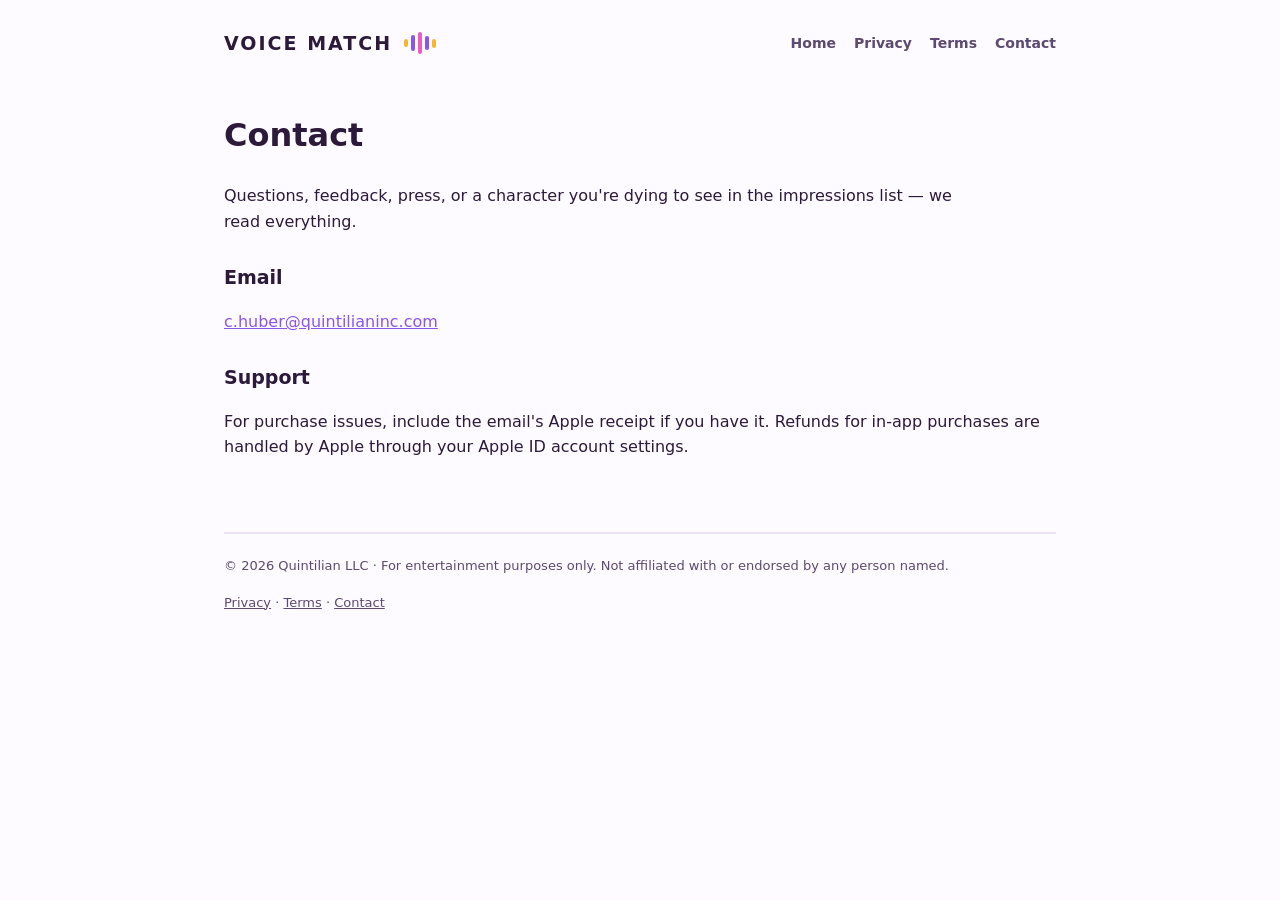
==== contact.html @ e15415bc "Voice Match site: promo, privacy, terms, contact Co-Authored-By: Claude Fable 5 <noreply@anthropic.c" ====
<!doctype html>
<html lang="en">
<head>
<meta charset="utf-8"><meta name="viewport" content="width=device-width, initial-scale=1">
<title>VOICE MATCH — Contact</title>
<link rel="stylesheet" href="style.css">
</head>
<body><div class="wrap page">
<header><a class="brand" href="index.html"><b>VOICE MATCH</b><span class="wave"><span></span><span></span><span></span><span></span><span></span></span></a><nav><a href="index.html">Home</a><a href="privacy.html">Privacy</a><a href="terms.html">Terms</a><a href="contact.html">Contact</a></nav></header>
<h1>Contact</h1>
<p>Questions, feedback, press, or a character you're dying to see in the impressions list — we read everything.</p>
<h2>Email</h2>
<p><a href="mailto:c.huber@quintilianinc.com">c.huber@quintilianinc.com</a></p>
<h2>Support</h2>
<p>For purchase issues, include the email's Apple receipt if you have it. Refunds for in-app purchases are handled by Apple through your Apple ID account settings.</p>
<footer><span>© 2026 Quintilian LLC · For entertainment purposes only. Not affiliated with or endorsed by any person named.</span><span><a href="privacy.html">Privacy</a> · <a href="terms.html">Terms</a> · <a href="contact.html">Contact</a></span></footer>
</div></body></html>
---- style.css ----
:root {
  --bg:#FDFBFF; --surface:#EFE6FA; --butter:#FDF3D8; --ink:#2C1A3A; --muted:#5C4A70;
  --violet:#8A55E8; --gold:#F2B72E; --pink:#EE59C5; --outline:#2C1A3A; --divider:#ECE2F6;
}
@media (prefers-color-scheme: dark) {
  :root { --bg:#221530; --surface:#33224A; --butter:#3A2C20; --ink:#F3ECFC; --muted:#CBB8DD;
    --violet:#C9A4FF; --outline:#8A68B8; --divider:#33254A; }
}
* { box-sizing: border-box; }
body { margin:0; background:var(--bg); color:var(--ink);
  font-family:-apple-system, system-ui, "Segoe UI", sans-serif; line-height:1.6; }
.wrap { max-width: 880px; margin: 0 auto; padding: 0 24px 80px; }
p, li { text-wrap: pretty; }
h1,h2,h3 { text-wrap: balance; }
header { display:flex; align-items:center; justify-content:space-between; padding:28px 0; }
.brand { display:flex; align-items:center; gap:12px; text-decoration:none; color:var(--ink); }
.brand b { font-weight:900; letter-spacing:2px; font-size:19px; }
.wave { display:flex; align-items:center; gap:3px; height:22px; }
.wave span { width:4px; border-radius:2px; animation: bounce 1.1s ease-in-out infinite; }
.wave span:nth-child(1){ background:var(--gold);  height:8px;  animation-delay:0s; }
.wave span:nth-child(2){ background:var(--violet);height:16px; animation-delay:.15s; }
.wave span:nth-child(3){ background:var(--pink);  height:22px; animation-delay:.3s; }
.wave span:nth-child(4){ background:var(--violet);height:14px; animation-delay:.45s; }
.wave span:nth-child(5){ background:var(--gold);  height:9px;  animation-delay:.6s; }
@keyframes bounce { 0%,100%{ transform:scaleY(.45);} 50%{ transform:scaleY(1);} }
@media (prefers-reduced-motion: reduce) { .wave span { animation:none; } }
nav a { color:var(--muted); text-decoration:none; font-weight:700; font-size:14px; margin-left:18px; }
nav a:hover { color:var(--violet); }
.hero { text-align:center; padding: 48px 0 24px; }
.hero h1 { font-size: clamp(34px, 6vw, 54px); font-weight:900; letter-spacing:-1px; margin:0 0 12px; }
.hero h1 em { font-style:normal; color:var(--violet); }
.hero p { font-size:19px; color:var(--muted); max-width:56ch; margin:0 auto; }
.badge { display:inline-block; margin-top:28px; background:var(--gold); color:#2C1A3A;
  border:2px solid var(--outline); border-radius:26px; padding:14px 30px; font-weight:800; font-size:16px; }
.cards { display:grid; grid-template-columns:repeat(auto-fit,minmax(230px,1fr)); gap:18px; margin-top:56px; }
.card { border:2px solid var(--outline); border-radius:18px; padding:22px; background:var(--surface); }
.card.gold { background:var(--butter); }
.card h3 { margin:0 0 6px; font-size:19px; font-weight:800; }
.card p { margin:0; font-size:14.5px; color:var(--muted); }
.stat { text-align:center; margin-top:64px; }
.stat .num { font-size:52px; font-weight:900; color:var(--violet); }
.stat p { color:var(--muted); max-width:52ch; margin:6px auto 0; }
.page h1 { font-size:32px; font-weight:900; margin-top:24px; }
.page h2 { font-size:19px; font-weight:800; margin-top:28px; }
.page .muted { color:var(--muted); font-size:14px; }
footer { border-top:2px solid var(--divider); margin-top:72px; padding-top:22px;
  display:flex; flex-wrap:wrap; gap:16px; justify-content:space-between; color:var(--muted); font-size:13px; }
footer a { color:var(--muted); }
a { color:var(--violet); }
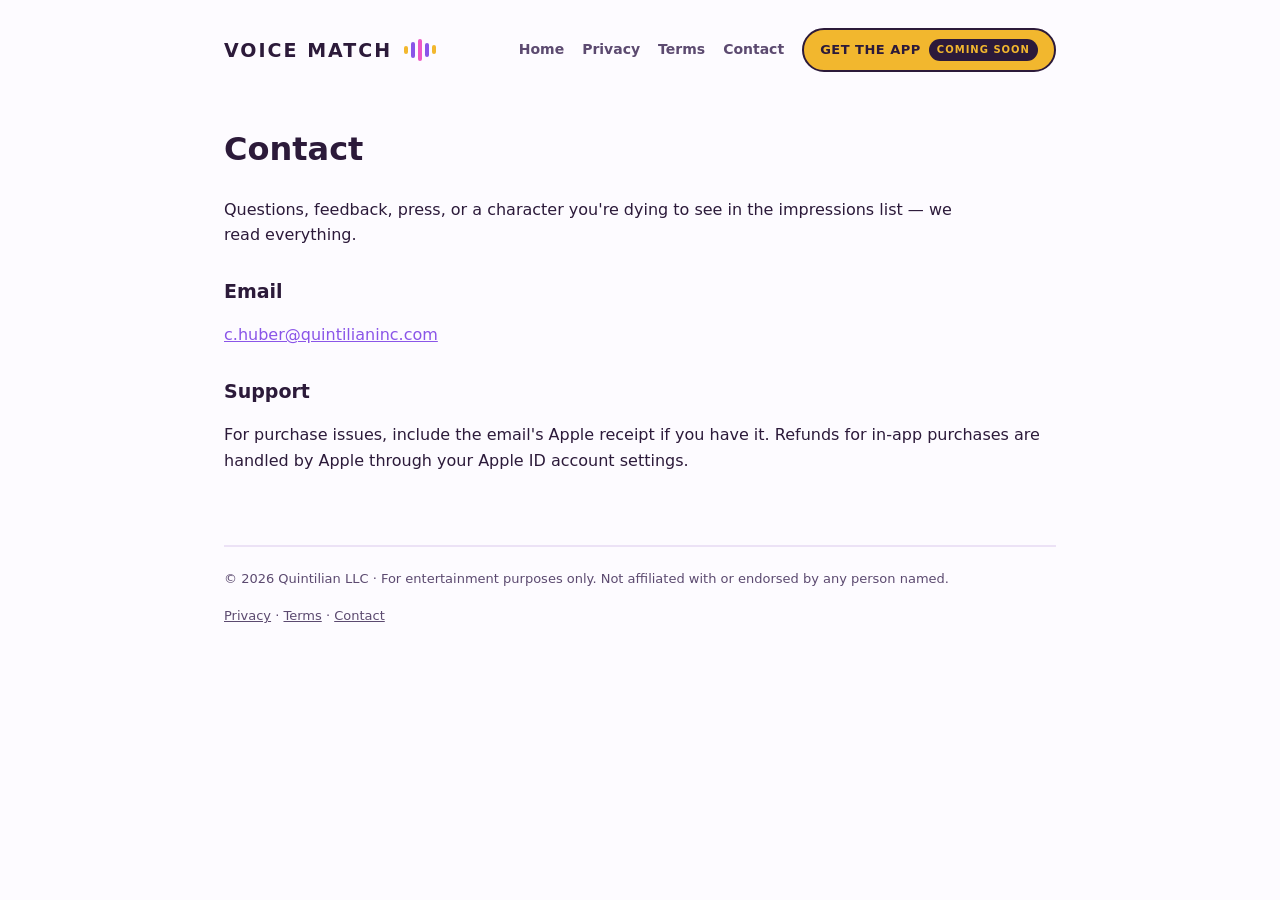
==== commit 3c273f4e: "Add GET THE APP header button (coming soon placeholder) Co-Authored-By: Claude Fable 5 <noreply@anth" ====
--- a/contact.html
+++ b/contact.html
@@ -6,7 +6,7 @@
 <link rel="stylesheet" href="style.css">
 </head>
 <body><div class="wrap page">
-<header><a class="brand" href="index.html"><b>VOICE MATCH</b><span class="wave"><span></span><span></span><span></span><span></span><span></span></span></a><nav><a href="index.html">Home</a><a href="privacy.html">Privacy</a><a href="terms.html">Terms</a><a href="contact.html">Contact</a></nav></header>
+<header><a class="brand" href="index.html"><b>VOICE MATCH</b><span class="wave"><span></span><span></span><span></span><span></span><span></span></span></a><nav><a href="index.html">Home</a><a href="privacy.html">Privacy</a><a href="terms.html">Terms</a><a href="contact.html">Contact</a><a class="getapp" href="#" aria-disabled="true" title="Coming soon to the App Store">GET THE APP <span class="soon">Coming soon</span></a></nav></header>
 <h1>Contact</h1>
 <p>Questions, feedback, press, or a character you're dying to see in the impressions list — we read everything.</p>
 <h2>Email</h2>
--- a/style.css
+++ b/style.css
@@ -47,3 +47,9 @@
   display:flex; flex-wrap:wrap; gap:16px; justify-content:space-between; color:var(--muted); font-size:13px; }
 footer a { color:var(--muted); }
 a { color:var(--violet); }
+
+/* GET THE APP — header CTA. Swap href + drop .soon when the App Store link lands. */
+.getapp { display:inline-flex; align-items:center; gap:8px; margin-left:18px; background:var(--gold); color:#2C1A3A; text-decoration:none; font-weight:900; font-size:13px; letter-spacing:.5px; padding:9px 16px; border-radius:999px; border:2px solid var(--outline, #2C1A3A); white-space:nowrap; }
+.getapp .soon { font-weight:800; font-size:10px; letter-spacing:1px; text-transform:uppercase; background:#2C1A3A; color:#F2B72E; padding:3px 8px; border-radius:999px; }
+.getapp[aria-disabled="true"] { cursor:default; }
+@media (max-width:600px){ header { flex-wrap:wrap; gap:10px; } .getapp { margin-left:0; } }
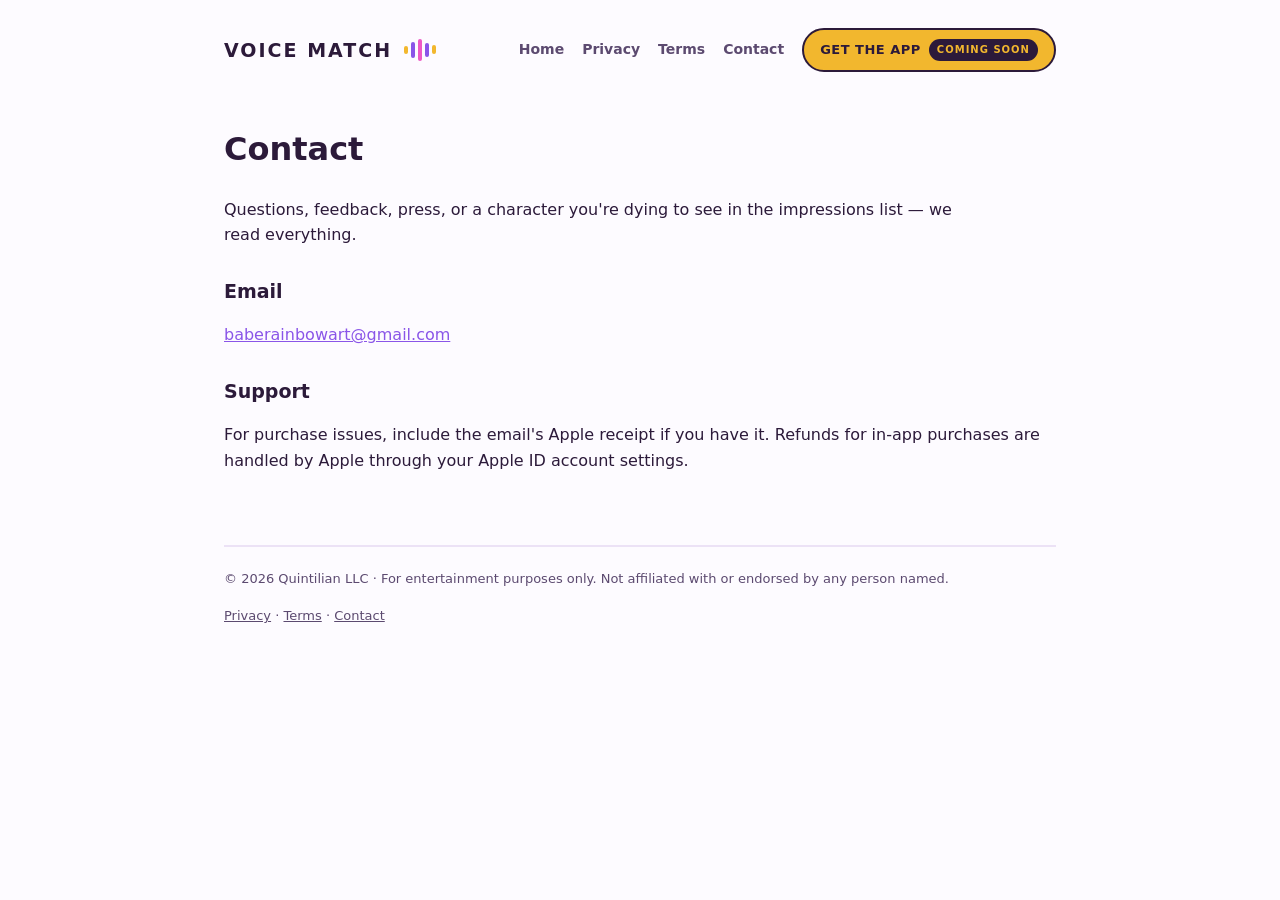
==== commit c2c70555: "Update contact email to baberainbowart@gmail.com Co-Authored-By: Claude Fable 5 <noreply@anthropic.c" ====
--- a/contact.html
+++ b/contact.html
@@ -10,7 +10,7 @@
 <h1>Contact</h1>
 <p>Questions, feedback, press, or a character you're dying to see in the impressions list — we read everything.</p>
 <h2>Email</h2>
-<p><a href="mailto:c.huber@quintilianinc.com">c.huber@quintilianinc.com</a></p>
+<p><a href="mailto:baberainbowart@gmail.com">baberainbowart@gmail.com</a></p>
 <h2>Support</h2>
 <p>For purchase issues, include the email's Apple receipt if you have it. Refunds for in-app purchases are handled by Apple through your Apple ID account settings.</p>
 <footer><span>© 2026 Quintilian LLC · For entertainment purposes only. Not affiliated with or endorsed by any person named.</span><span><a href="privacy.html">Privacy</a> · <a href="terms.html">Terms</a> · <a href="contact.html">Contact</a></span></footer>
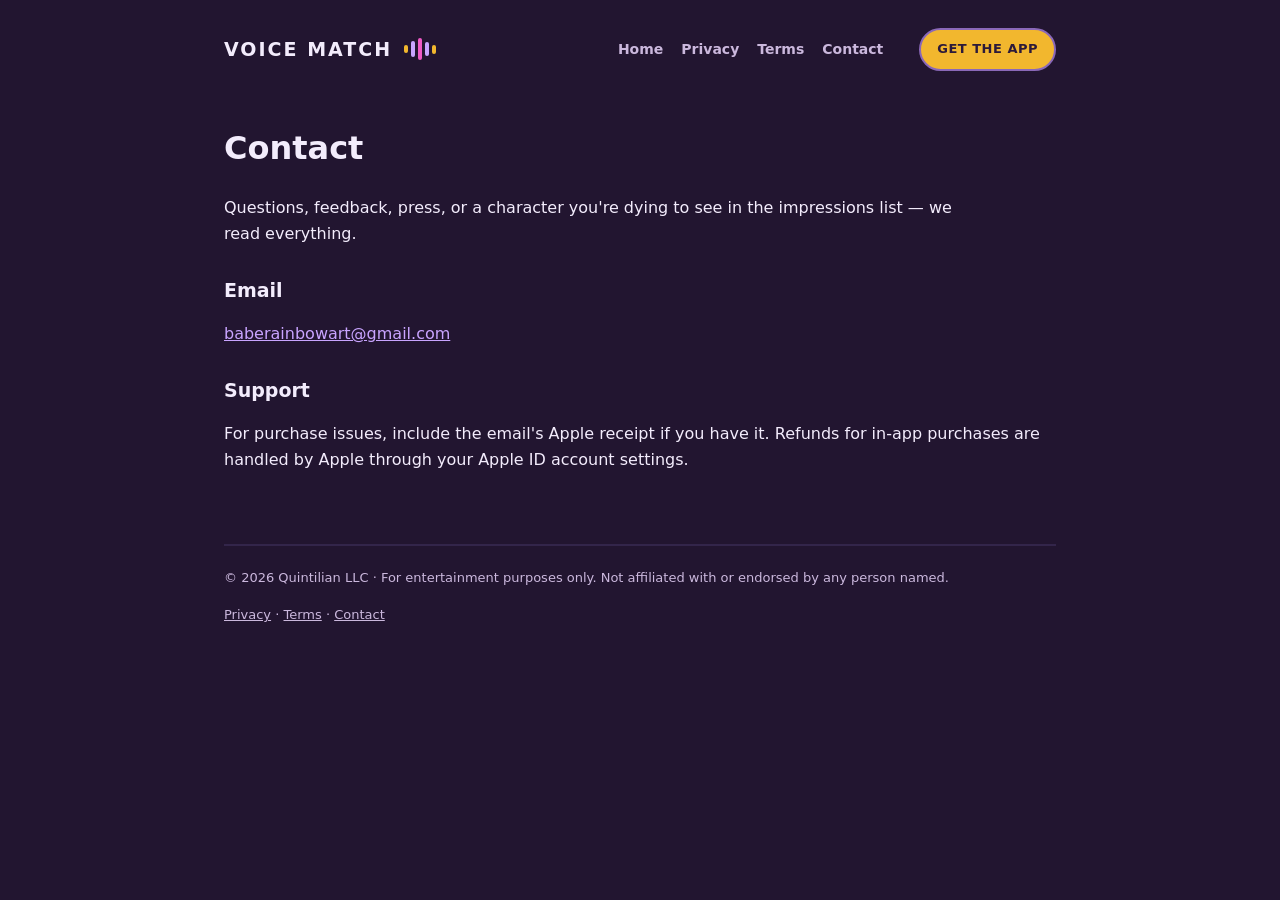
==== commit 7eca4aa7: "Go live: App Store link, Android coming soon, dark-mode site Co-Authored-By: Claude Opus 4.8 <norepl" ====
--- a/contact.html
+++ b/contact.html
@@ -6,7 +6,7 @@
 <link rel="stylesheet" href="style.css">
 </head>
 <body><div class="wrap page">
-<header><a class="brand" href="index.html"><b>VOICE MATCH</b><span class="wave"><span></span><span></span><span></span><span></span><span></span></span></a><nav><a href="index.html">Home</a><a href="privacy.html">Privacy</a><a href="terms.html">Terms</a><a href="contact.html">Contact</a><a class="getapp" href="#" aria-disabled="true" title="Coming soon to the App Store">GET THE APP <span class="soon">Coming soon</span></a></nav></header>
+<header><a class="brand" href="index.html"><b>VOICE MATCH</b><span class="wave"><span></span><span></span><span></span><span></span><span></span></span></a><nav><a href="index.html">Home</a><a href="privacy.html">Privacy</a><a href="terms.html">Terms</a><a href="contact.html">Contact</a><a class="getapp" href="https://apps.apple.com/us/app/voice-match-famous-voice-twin/id6788507457" title="Download Voice Match on the App Store">GET THE APP</a></nav></header>
 <h1>Contact</h1>
 <p>Questions, feedback, press, or a character you're dying to see in the impressions list — we read everything.</p>
 <h2>Email</h2>
--- a/style.css
+++ b/style.css
@@ -1,12 +1,11 @@
 :root {
-  --bg:#FDFBFF; --surface:#EFE6FA; --butter:#FDF3D8; --ink:#2C1A3A; --muted:#5C4A70;
-  --violet:#8A55E8; --gold:#F2B72E; --pink:#EE59C5; --outline:#2C1A3A; --divider:#ECE2F6;
-}
-@media (prefers-color-scheme: dark) {
-  :root { --bg:#221530; --surface:#33224A; --butter:#3A2C20; --ink:#F3ECFC; --muted:#CBB8DD;
-    --violet:#C9A4FF; --outline:#8A68B8; --divider:#33254A; }
+  /* Dark-only, matching the app's Chromatic Pop dark theme */
+  color-scheme: dark;
+  --bg:#221530; --surface:#33224A; --butter:#282457; --ink:#F3ECFC; --muted:#CBB8DD;
+  --violet:#C9A4FF; --gold:#F2B72E; --pink:#EE59C5; --outline:#8A68B8; --divider:#33254A;
 }
 * { box-sizing: border-box; }
+html, body { overflow-x: hidden; }
 body { margin:0; background:var(--bg); color:var(--ink);
   font-family:-apple-system, system-ui, "Segoe UI", sans-serif; line-height:1.6; }
 .wrap { max-width: 880px; margin: 0 auto; padding: 0 24px 80px; }
@@ -24,7 +23,8 @@
 .wave span:nth-child(5){ background:var(--gold);  height:9px;  animation-delay:.6s; }
 @keyframes bounce { 0%,100%{ transform:scaleY(.45);} 50%{ transform:scaleY(1);} }
 @media (prefers-reduced-motion: reduce) { .wave span { animation:none; } }
-nav a { color:var(--muted); text-decoration:none; font-weight:700; font-size:14px; margin-left:18px; }
+nav { display:flex; align-items:center; flex-wrap:wrap; gap:6px 18px; justify-content:flex-end; }
+nav a { color:var(--muted); text-decoration:none; font-weight:700; font-size:14px; }
 nav a:hover { color:var(--violet); }
 .hero { text-align:center; padding: 48px 0 24px; }
 .hero h1 { font-size: clamp(34px, 6vw, 54px); font-weight:900; letter-spacing:-1px; margin:0 0 12px; }
@@ -53,3 +53,24 @@
 .getapp .soon { font-weight:800; font-size:10px; letter-spacing:1px; text-transform:uppercase; background:#2C1A3A; color:#F2B72E; padding:3px 8px; border-radius:999px; }
 .getapp[aria-disabled="true"] { cursor:default; }
 @media (max-width:600px){ header { flex-wrap:wrap; gap:10px; } .getapp { margin-left:0; } }
+
+/* mobile header: stack brand over nav, pills wrap — no horizontal scroll */
+@media (max-width: 640px) {
+  header { flex-direction: column; align-items: flex-start; gap: 14px; padding: 22px 0; }
+  nav { width: 100%; justify-content: flex-start; gap: 6px 16px; }
+  .getapp { margin-left: 0; padding: 8px 14px; font-size: 12px; }
+  .getapp .soon { font-size: 9px; padding: 2px 6px; }
+}
+
+/* small screens: let the hero headline wrap naturally instead of clipping */
+@media (max-width: 640px) {
+  .hero h1 { font-size: clamp(28px, 8.5vw, 40px); }
+  .hero h1 br { display: none; }
+}
+
+
+/* Live store CTA in the hero */
+a.badge { text-decoration:none; }
+a.badge:hover { filter:brightness(1.05); }
+.android-soon { display:block; margin-top:16px; color:var(--muted); font-size:15px; font-weight:600; }
+.android-soon b { color:var(--ink); font-weight:800; }
